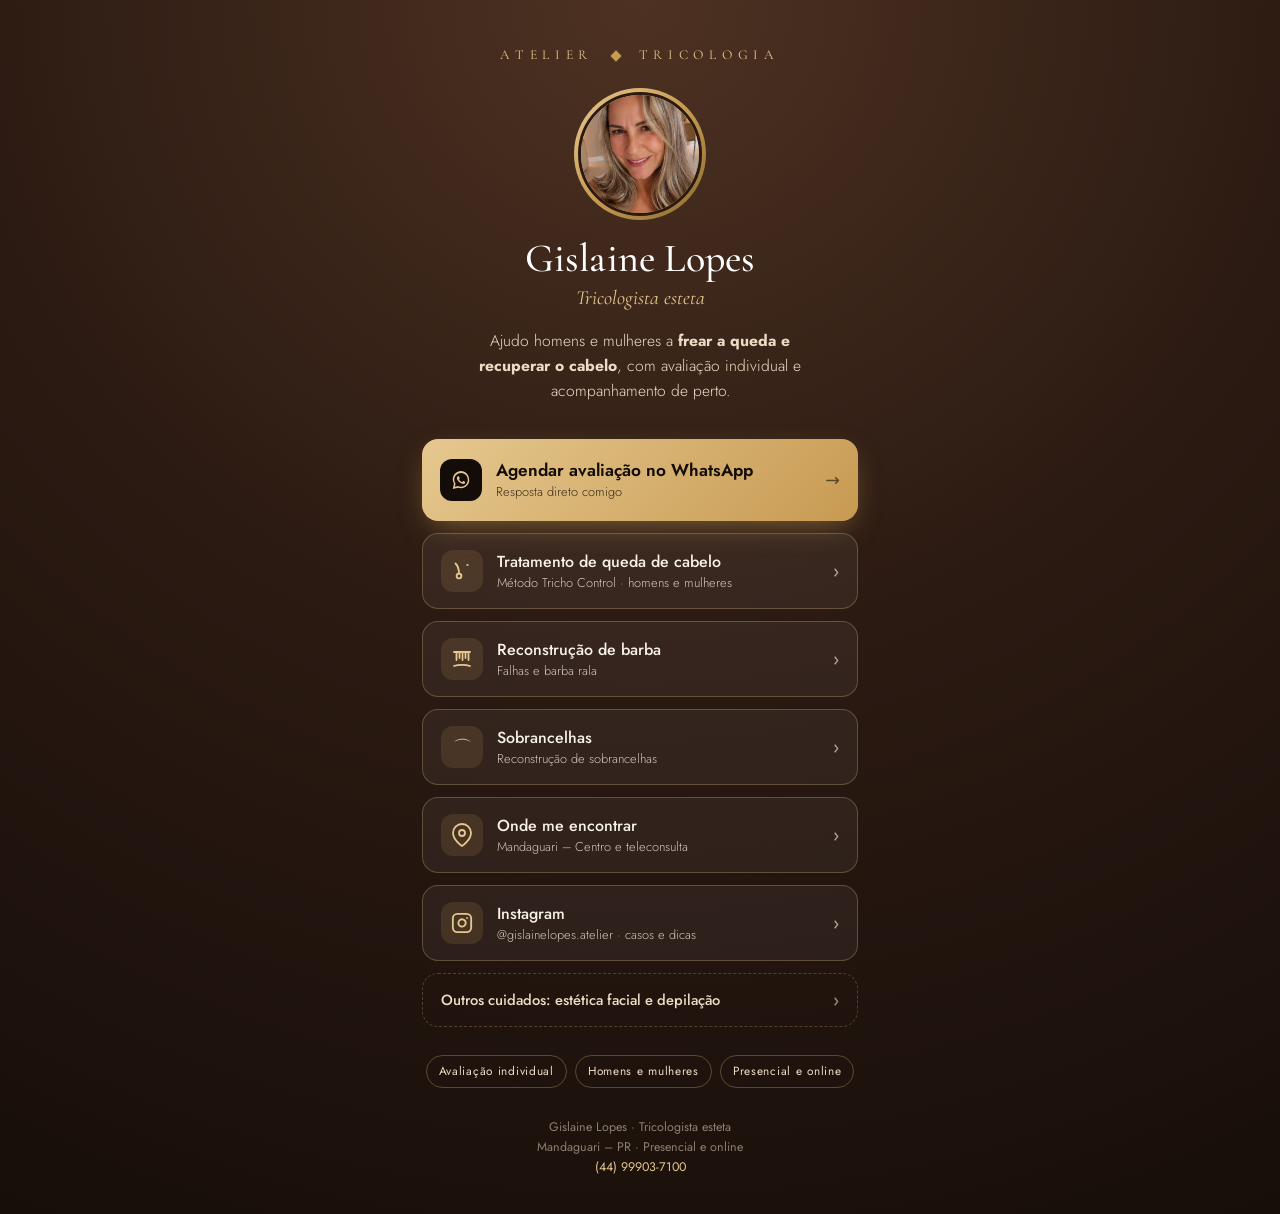
==== index.html @ 5518fa02 "perf: remove fixed bg, blur e box-shadow animado (rolagem lisa, sem clarão)" ====
<!DOCTYPE html>
<html lang="pt-BR">
<head>
<meta charset="utf-8">
<meta name="viewport" content="width=device-width, initial-scale=1, viewport-fit=cover">
<title>Gislaine Lopes · Tricologista Esteta | Atelier</title>
<meta name="description" content="Gislaine Lopes, tricologista esteta. Tratamento para frear a queda e recuperar o cabelo, reconstrução de barba e sobrancelhas. Agende sua avaliação pelo WhatsApp.">
<meta name="theme-color" content="#2b1a12">
<meta property="og:title" content="Gislaine Lopes · Tricologista Esteta">
<meta property="og:description" content="Ajudo homens e mulheres a frear a queda e recuperar o cabelo. Agende sua avaliação.">
<meta property="og:image" content="images/perfil-v2.webp?v=2">
<link rel="preconnect" href="https://fonts.googleapis.com"><link rel="preconnect" href="https://fonts.gstatic.com" crossorigin>
<link href="https://fonts.googleapis.com/css2?family=Cormorant+Garamond:ital,wght@0,400;0,500;0,600;1,500&family=Jost:wght@300;400;500;600&display=swap" rel="stylesheet">
<link rel="stylesheet" href="style.css?v=5">
</head>
<body class="bio">

<header class="bio-top">
  <div class="marca">Atelier <span class="diamante"></span> Tricologia</div>
  <div class="avatar"><img src="images/perfil-v2.webp?v=2" alt="Foto de Gislaine Lopes, tricologista esteta"></div>
  <h1>Gislaine Lopes</h1>
  <div class="cargo">Tricologista esteta</div>
  <p class="promessa">Ajudo homens e mulheres a <strong>frear a queda e recuperar o cabelo</strong>, com avaliação individual e acompanhamento de perto.</p>
</header>

<nav class="links" aria-label="Links principais">
  <a class="btn btn-wpp pulso" href="https://wa.me/5544999037100?text=Ol%C3%A1%2C%20Gislaine%21%20Vim%20pelo%20seu%20Instagram%20e%20quero%20agendar%20uma%20avalia%C3%A7%C3%A3o." target="_blank" rel="noopener">
    <span class="ic"><svg viewBox="0 0 32 32" width="22" height="22" fill="currentColor" aria-hidden="true"><path d="M16.04 3C9.4 3 4 8.36 4 14.97c0 2.3.66 4.46 1.8 6.3L4 29l7.93-1.76a12.1 12.1 0 0 0 4.1.71C22.66 27.95 28 22.6 28 15.98 28 9.36 22.66 3 16.04 3zm0 22.8c-1.3 0-2.6-.24-3.8-.7l-.54-.2-4.7 1.04 1.08-4.5-.36-.57a9.6 9.6 0 0 1-1.52-5.2c0-5.4 4.4-9.8 9.84-9.8 5.43 0 9.84 4.4 9.84 9.8 0 5.72-4.41 10.13-9.84 10.13zm5.4-7.35c-.3-.15-1.75-.86-2.02-.96-.27-.1-.47-.15-.67.15-.2.3-.77.96-.94 1.16-.17.2-.35.22-.64.07-.3-.15-1.25-.46-2.38-1.47-.88-.78-1.47-1.75-1.64-2.05-.17-.3-.02-.46.13-.6.13-.14.3-.35.44-.52.15-.18.2-.3.3-.5.1-.2.05-.37-.02-.52-.08-.15-.67-1.6-.92-2.2-.24-.57-.49-.5-.67-.5h-.57c-.2 0-.52.08-.79.37-.27.3-1.04 1.01-1.04 2.47 0 1.46 1.06 2.87 1.21 3.07.15.2 2.09 3.18 5.06 4.46.7.3 1.26.49 1.69.62.71.23 1.36.2 1.87.12.57-.08 1.75-.71 2-1.4.25-.7.25-1.29.17-1.41-.07-.13-.27-.2-.57-.35z"/></svg></span>
    <span class="tx">Agendar avaliação no WhatsApp<small>Resposta direto comigo</small></span>
    <span class="seta">→</span>
  </a>
  <a class="btn btn-sec" href="tratamento-queda.html">
    <span class="ic"><svg viewBox="0 0 24 24" width="24" height="24" fill="none" stroke="currentColor" stroke-width="1.8" stroke-linecap="round" stroke-linejoin="round" aria-hidden="true"><circle cx="9" cy="17" r="2.4"/><path d="M9 14.6C9 10.2 8 7 5.5 4.5"/><circle cx="17.5" cy="6" r="1.1" fill="currentColor" stroke="none"/></svg></span>
    <span class="tx">Tratamento de queda de cabelo<small>Método Tricho Control · homens e mulheres</small></span>
    <span class="seta">›</span>
  </a>
  <a class="btn btn-sec" href="reconstrucao-barba.html">
    <span class="ic"><svg viewBox="0 0 24 24" width="24" height="24" fill="none" stroke="currentColor" stroke-width="1.8" stroke-linecap="round" stroke-linejoin="round" aria-hidden="true"><path d="M4 5h16"/><path d="M6.5 5v8M9.5 5v6M12.5 5v8M15.5 5v6M18.5 5v8"/><path d="M4 19c4-1.5 12-1.5 16 0"/></svg></span>
    <span class="tx">Reconstrução de barba<small>Falhas e barba rala</small></span>
    <span class="seta">›</span>
  </a>
  <a class="btn btn-sec" href="https://wa.me/5544999037100?text=Ol%C3%A1%2C%20Gislaine%21%20Tenho%20interesse%20na%20reconstru%C3%A7%C3%A3o%20de%20sobrancelhas.%20Pode%20me%20explicar%20como%20funciona%3F" target="_blank" rel="noopener">
    <span class="ic">⌒</span>
    <span class="tx">Sobrancelhas<small>Reconstrução de sobrancelhas</small></span>
    <span class="seta">›</span>
  </a>
  <a class="btn btn-sec" href="onde-me-encontrar.html">
    <span class="ic"><svg viewBox="0 0 24 24" width="24" height="24" fill="none" stroke="currentColor" stroke-width="1.8" stroke-linecap="round" stroke-linejoin="round" aria-hidden="true"><path d="M21 10c0 7-9 13-9 13s-9-6-9-13a9 9 0 0 1 18 0z"/><circle cx="12" cy="10" r="3"/></svg></span>
    <span class="tx">Onde me encontrar<small>Mandaguari – Centro e teleconsulta</small></span>
    <span class="seta">›</span>
  </a>
  <a class="btn btn-sec" href="https://www.instagram.com/gislainelopes.atelier/" target="_blank" rel="noopener">
    <span class="ic"><svg viewBox="0 0 24 24" width="22" height="22" fill="none" stroke="currentColor" stroke-width="2" stroke-linecap="round" stroke-linejoin="round" aria-hidden="true"><rect x="2" y="2" width="20" height="20" rx="5" ry="5"/><path d="M16 11.37A4 4 0 1 1 12.63 8 4 4 0 0 1 16 11.37z"/><line x1="17.5" y1="6.5" x2="17.51" y2="6.5"/></svg></span>
    <span class="tx">Instagram<small>@gislainelopes.atelier · casos e dicas</small></span>
    <span class="seta">›</span>
  </a>
  <a class="btn btn-sutil" href="https://wa.me/5544999037100?text=Ol%C3%A1%2C%20Gislaine%21%20Queria%20saber%20mais%20sobre%20est%C3%A9tica%20facial%20e%20depila%C3%A7%C3%A3o." target="_blank" rel="noopener">
    <span class="tx">Outros cuidados: estética facial e depilação</span>
    <span class="seta">›</span>
  </a>
</nav>

<div class="selos">
  <span class="selo">Avaliação individual</span>
  <span class="selo">Homens e mulheres</span>
  <span class="selo">Presencial e online</span>
</div>

<footer class="rodape">
  Gislaine Lopes · Tricologista esteta<br>Mandaguari – PR · Presencial e online<br>
  <a href="https://wa.me/5544999037100?text=Ol%C3%A1%2C%20Gislaine%21%20Vim%20pelo%20seu%20Instagram%20e%20quero%20agendar%20uma%20avalia%C3%A7%C3%A3o." target="_blank" rel="noopener">(44) 99903-7100</a>
</footer>
<script>
/* Se a página foi aberta por um QR com ?origem=nome-da-barbearia, a mensagem do WhatsApp avisa de onde o paciente veio */
(function(){var o=new URLSearchParams(location.search).get('origem');if(!o)return;
try{sessionStorage.setItem('origem',o)}catch(e){}
var n=o.replace(/-/g,' ');document.querySelectorAll('a[href*="wa.me"]').forEach(function(a){var u=new URL(a.href),t=u.searchParams.get('text')||'';u.searchParams.set('text',t.replace('Olá, Gislaine!','Olá, Gislaine! Vim pelo QR code da '+n+'.'));a.href=u.toString().replace(/\+/g,'%20')});
document.querySelectorAll('a[href$=".html"]').forEach(function(a){a.href+='?origem='+encodeURIComponent(o)});})();
</script>
</body>
</html>
---- style.css ----
/* Gislaine Lopes · Atelier — estilos compartilhados */
:root{
  --verde:#2b1a12; --verde-2:#3a2418; --verde-3:#4d3222;
  --preto:#140c08; --ouro:#c79a52; --ouro-2:#e6c88f; --nude:#ecdcc6;
  --creme:#f8f1e7; --texto:#2a2a26; --suave:#6b6a62;
  --serif:'Cormorant Garamond', 'Cormorant', Georgia, serif;
  --sans:'Jost', 'Montserrat', system-ui, -apple-system, 'Segoe UI', sans-serif;
  --raio:18px;
}
*{box-sizing:border-box;margin:0;padding:0}
@media (prefers-reduced-motion:no-preference){html{scroll-behavior:smooth}}
body{font-family:var(--sans);color:var(--texto);background:var(--creme);line-height:1.6;-webkit-font-smoothing:antialiased;font-size:16px}
img{max-width:100%;display:block}
a{color:inherit}
h1,h2,h3{font-family:var(--serif);font-weight:600;line-height:1.1;letter-spacing:.2px}
.ouro{color:var(--ouro)}
.eyebrow{font-size:.72rem;letter-spacing:.28em;text-transform:uppercase;color:var(--ouro);font-weight:500}
.wrap{max-width:560px;margin:0 auto;padding:0 22px}
.diamante{display:inline-block;width:8px;height:8px;background:var(--ouro);transform:rotate(45deg);margin:0 10px;vertical-align:middle}

/* ---------- LINK NA BIO ---------- */
body.bio{background:radial-gradient(120% 120% at 50% 0%, var(--verde-3) 0%, var(--verde) 45%, var(--preto) 100%);color:var(--creme);min-height:100vh}
.bio-top{text-align:center;padding:44px 22px 10px}
.marca{font-family:var(--serif);letter-spacing:.42em;font-size:.85rem;color:var(--ouro-2);text-transform:uppercase}
.avatar{width:132px;height:132px;border-radius:50%;margin:22px auto 16px;padding:4px;background:linear-gradient(135deg,var(--ouro-2),var(--ouro) 50%,#8a6a2f)}
.avatar img{width:100%;height:100%;border-radius:50%;object-fit:cover;border:3px solid var(--verde)}
.bio-top h1{font-size:2.5rem;font-weight:500;color:#fff}
.cargo{font-family:var(--serif);font-style:italic;font-size:1.25rem;color:var(--ouro-2);margin-top:2px}
.promessa{max-width:340px;margin:14px auto 0;color:var(--nude);font-size:.98rem;font-weight:300}
.links{display:flex;flex-direction:column;gap:12px;padding:26px 22px 10px;max-width:480px;margin:0 auto}
.btn{display:flex;align-items:center;gap:14px;text-decoration:none;border-radius:16px;padding:16px 18px;font-weight:500;font-size:1rem;transition:transform .15s ease, box-shadow .15s ease}
.btn:active{transform:scale(.98)}
.btn .ic{flex:0 0 42px;height:42px;border-radius:12px;display:grid;place-items:center;font-size:1.2rem}
.btn .tx{flex:1;display:flex;flex-direction:column;line-height:1.25}
.btn .tx small{font-weight:300;font-size:.8rem;opacity:.8;margin-top:3px}
.btn .seta{opacity:.6;font-size:1.1rem}
.btn-wpp{background:linear-gradient(135deg,var(--ouro-2),var(--ouro));color:var(--preto);box-shadow:0 10px 30px -10px rgba(201,164,92,.6);padding:20px 18px}
.btn-wpp .ic{background:var(--preto);color:var(--ouro-2)}
.btn-wpp .tx{font-size:1.08rem;font-weight:600}
.btn-sec{background:rgba(255,255,255,.05);border:1px solid rgba(226,198,142,.28);color:var(--creme)}
.btn-sec .ic{background:rgba(201,164,92,.14);color:var(--ouro-2)}
.btn .ic img{width:100%;height:100%;object-fit:cover;border-radius:12px;display:block}
.btn .ic svg{flex:0 0 auto}
.btn-sec:hover{border-color:var(--ouro)}
.btn-sutil{background:transparent;border:1px dashed rgba(226,198,142,.25);color:var(--nude);padding:12px 18px;font-size:.92rem}
.pulso{position:relative}
.pulso::after{content:"";position:absolute;inset:0;border-radius:16px;border:2px solid rgba(226,198,142,.55);opacity:0;transform:scale(1);animation:pulso 2.4s infinite;pointer-events:none}
@keyframes pulso{0%{opacity:.7;transform:scale(1)}70%{opacity:0;transform:scale(1.06)}100%{opacity:0;transform:scale(1.06)}}
.selos{display:flex;justify-content:center;gap:8px;flex-wrap:wrap;padding:18px 22px 0}
.selo{font-size:.74rem;letter-spacing:.06em;border:1px solid rgba(226,198,142,.3);color:var(--nude);border-radius:99px;padding:6px 12px}
.rodape{text-align:center;color:rgba(232,217,197,.55);font-size:.78rem;padding:30px 22px 36px}
.rodape a{color:var(--ouro-2);text-decoration:none}

/* ---------- PÁGINAS DE SERVIÇO ---------- */
.topo{position:sticky;top:0;z-index:20;background:#2b1a12;color:var(--creme);border-bottom:1px solid rgba(201,164,92,.25)}
.topo .wrap{display:flex;align-items:center;justify-content:space-between;height:58px}
.topo .logo{font-family:var(--serif);font-size:1.15rem;text-decoration:none;letter-spacing:.04em}
.topo .logo span{color:var(--ouro-2);font-style:italic}
.topo .mini-cta{background:var(--ouro);color:var(--preto);text-decoration:none;font-size:.82rem;font-weight:600;padding:8px 14px;border-radius:99px}
.hero{background:linear-gradient(180deg,var(--verde) 0%, var(--preto) 100%);color:var(--creme);padding:34px 0 40px;position:relative;overflow:hidden}
.hero::before{content:"";position:absolute;right:-80px;top:-80px;width:260px;height:260px;border:1px solid rgba(201,164,92,.25);transform:rotate(45deg)}
.hero h1{font-size:2.45rem;color:#fff;margin:12px 0 14px;font-weight:500}
.hero h1 em{color:var(--ouro-2)}
.hero p.lead{color:var(--nude);font-weight:300;font-size:1.04rem}
.hero .foto{margin-top:24px;border-radius:var(--raio);overflow:hidden;border:1px solid rgba(201,164,92,.35);aspect-ratio:4/3}
.hero .foto img{width:100%;height:100%;object-fit:cover}
.cta{display:flex;align-items:center;justify-content:center;gap:10px;text-decoration:none;background:linear-gradient(135deg,var(--ouro-2),var(--ouro));color:var(--preto);font-weight:600;font-size:1.04rem;padding:17px 22px;border-radius:14px;margin-top:22px;box-shadow:0 12px 30px -12px rgba(201,164,92,.7);text-align:center}
.cta.escuro{background:var(--verde);color:var(--ouro-2);box-shadow:none;border:1px solid var(--ouro)}
.cta-nota{text-align:center;font-size:.8rem;color:var(--suave);margin-top:10px}
.hero .cta-nota{color:rgba(232,217,197,.7)}
section.bloco{padding:46px 0;content-visibility:auto;contain-intrinsic-size:auto 600px}
section.bloco.alt{background:#fff}
section.bloco.escuro{background:var(--verde);color:var(--creme)}
section.bloco.escuro h2{color:#fff}
section.bloco h2{font-size:2rem;margin:8px 0 14px;color:var(--verde)}
section.bloco p+p{margin-top:10px}
.dores{list-style:none;margin-top:16px;display:grid;gap:10px}
.dores li{background:#fff;border-left:3px solid var(--ouro);padding:12px 14px;border-radius:0 12px 12px 0;font-size:.97rem}
.cards2{display:grid;grid-template-columns:1fr 1fr;gap:12px;margin-top:18px}
.card{background:var(--creme);border-radius:var(--raio);padding:18px 16px;border:1px solid #ece2d3}
.card h3{font-size:1.35rem;color:var(--verde);margin-bottom:6px}
.card p{font-size:.9rem;color:var(--suave)}
.causas{display:grid;grid-template-columns:1fr 1fr;gap:10px;margin-top:18px}
.causa{background:rgba(255,255,255,.05);border:1px solid rgba(201,164,92,.25);border-radius:14px;padding:14px;font-size:.9rem;color:var(--nude)}
.causa b{display:block;font-family:var(--serif);font-size:1.2rem;color:var(--ouro-2);font-weight:600;margin-bottom:2px}
.aviso{font-size:.84rem;margin-top:16px;opacity:.8;font-style:italic}
.passos{list-style:none;counter-reset:p;margin-top:20px;display:grid;gap:14px}
.passos li{counter-increment:p;display:grid;grid-template-columns:46px 1fr;gap:14px;align-items:start}
.passos li::before{content:counter(p,decimal-leading-zero);font-family:var(--serif);font-size:1.5rem;color:var(--ouro);border:1px solid var(--ouro);border-radius:50%;width:46px;height:46px;display:grid;place-items:center}
.passos h3{font-size:1.3rem;color:var(--verde)}
.passos p{font-size:.93rem;color:var(--suave)}
.galeria{display:grid;grid-auto-flow:column;grid-auto-columns:78%;gap:12px;overflow-x:auto;scroll-snap-type:x mandatory;padding:6px 22px 14px;margin:18px -22px 0}
.galeria figure{scroll-snap-align:center;background:#fff;border-radius:var(--raio);overflow:hidden;border:1px solid #ece2d3}
.galeria img{width:100%;aspect-ratio:4/5;object-fit:cover}
.galeria figcaption{padding:10px 14px;font-size:.84rem;color:var(--suave)}
.galeria figcaption b{color:var(--verde);display:block;font-family:var(--serif);font-size:1.1rem}
.dica-arraste{font-size:.78rem;color:var(--suave);text-align:right}
.expectativa{display:grid;gap:12px;margin-top:18px}
.expectativa div{background:var(--creme);border-radius:14px;padding:14px 16px;border:1px solid #ece2d3}
.expectativa b{font-family:var(--serif);font-size:1.2rem;color:var(--verde);display:block}
.faq details{border-bottom:1px solid #e5dccd;padding:14px 0}
.faq summary{cursor:pointer;font-weight:500;list-style:none;display:flex;justify-content:space-between;gap:12px;color:var(--verde);font-size:1.02rem}
.faq summary::-webkit-details-marker{display:none}
.faq summary::after{content:"+";color:var(--ouro);font-size:1.4rem;line-height:1}
.faq details[open] summary::after{content:"–"}
.faq details p{margin-top:8px;color:var(--suave);font-size:.95rem}
.agenda{display:grid;gap:10px;margin-top:18px}
.local{display:flex;justify-content:space-between;align-items:center;gap:12px;background:rgba(255,255,255,.05);border:1px solid rgba(201,164,92,.28);border-radius:14px;padding:14px 16px}
.local b{font-family:var(--serif);font-size:1.2rem;color:#fff;font-weight:600;display:block}
.local span{font-size:.85rem;color:var(--nude)}
.local a{font-size:.78rem;color:var(--ouro-2);white-space:nowrap;text-decoration:none;border:1px solid rgba(201,164,92,.4);padding:6px 10px;border-radius:99px}
.claro .local{background:#fff;border-color:#e6dccb}
.claro .local b{color:var(--verde)}
.claro .local span{color:var(--suave)}
.claro .local a{color:var(--verde);border-color:var(--ouro)}
.fim{background:radial-gradient(120% 90% at 50% 0%, var(--verde-3), var(--preto));color:var(--creme);text-align:center;padding:54px 0 60px}
.fim h2{font-size:2.2rem;color:#fff;font-weight:500}
.fim p{color:var(--nude);font-weight:300;margin-top:10px}
.fim .cta-nota{color:rgba(232,217,197,.65)}
.depo{background:var(--creme);border:1px dashed var(--ouro);border-radius:var(--raio);padding:18px;margin-top:16px;color:var(--suave);font-size:.92rem}
.flutuante{position:fixed;right:16px;bottom:18px;z-index:30;width:58px;height:58px;border-radius:50%;background:#25D366;display:grid;place-items:center;box-shadow:0 10px 24px -6px rgba(0,0,0,.45)}
.flutuante svg{width:30px;height:30px;fill:#fff}
.voltar{display:inline-block;margin-top:18px;font-size:.85rem;color:var(--ouro-2);text-decoration:none}
footer.pe{background:var(--preto);color:rgba(232,217,197,.6);font-size:.8rem;text-align:center;padding:24px 22px 90px}
footer.pe a{color:var(--ouro-2);text-decoration:none}
@media (min-width:760px){
  .hero h1{font-size:3.1rem}
  .wrap{max-width:640px}
}
/* ajustes para fotos reais */
.hero .foto.quadrada{aspect-ratio:1/1}
.hero .foto.quadrada img{object-position:center 30%}
.hero .foto.larga{aspect-ratio:auto}
.hero .foto.larga img{height:auto}
.galeria.lista{display:grid;grid-auto-flow:row;grid-auto-columns:auto;grid-template-columns:1fr;overflow:visible;margin:18px 0 0;padding:0;gap:16px}
.galeria.lista img{aspect-ratio:auto;height:auto}
.card .card-foto{border-radius:12px;overflow:hidden;margin:-6px -4px 12px;aspect-ratio:4/3}
.card .card-foto img{width:100%;height:100%;object-fit:cover}
.duo{display:grid;grid-template-columns:1fr 1fr;gap:12px;margin-top:22px}
.duo figure{background:#fff;border:1px solid #ece2d3;border-radius:14px;overflow:hidden}
.duo img{width:100%;aspect-ratio:1/1;object-fit:cover}
.duo.alto img{aspect-ratio:3/4}
.duo figcaption{padding:8px 10px;font-size:.78rem;color:var(--suave);line-height:1.35}
.duo figcaption b{display:block;color:var(--verde);font-family:var(--serif);font-size:1.02rem}
.sub-h{font-family:var(--serif);font-size:1.4rem;color:var(--verde);margin-top:30px}
.local.destaque{border-color:var(--ouro)}
.proto{background:radial-gradient(130% 80% at 50% 0%,var(--verde-3) 0%,var(--verde) 48%,var(--preto) 100%);border:1px solid rgba(201,164,92,.5);border-radius:20px;padding:26px 22px;color:var(--creme);margin-top:18px;box-shadow:0 24px 50px -24px rgba(20,12,8,.55);position:relative;overflow:hidden}
.proto::before{content:"";position:absolute;inset:7px;border:1px solid rgba(201,164,92,.28);border-radius:14px;pointer-events:none}
.proto-eyebrow{font-size:.68rem;letter-spacing:.3em;text-transform:uppercase;color:var(--ouro);font-weight:500}
.proto-top h3{font-family:var(--serif);font-size:1.65rem;color:#fff;margin:8px 0 6px;line-height:1.15}
.proto-top h3 em{color:var(--ouro-2)}
.proto-top p{color:var(--nude);font-weight:300;font-size:.92rem;margin:0}
.proto-steps{list-style:none;margin:20px 0 0;padding:0;display:flex;flex-direction:column;gap:10px;counter-reset:proto}
.proto-steps li{display:flex;gap:12px;align-items:flex-start;background:rgba(255,255,255,.05);border:1px solid rgba(201,164,92,.25);border-radius:14px;padding:12px 14px}
.proto-n{flex:0 0 38px;height:38px;border-radius:50%;border:1px solid var(--ouro);color:var(--ouro-2);display:grid;place-items:center;font-family:var(--serif);font-size:1rem}
.proto-steps b{display:block;font-family:var(--serif);font-size:1.12rem;color:#fff;font-weight:600}
.proto-steps li div span{color:var(--nude);font-size:.85rem;font-weight:300}
.proto-result{display:flex;gap:10px;align-items:center;margin-top:16px;background:rgba(201,164,92,.12);border:1px solid var(--ouro);border-radius:12px;padding:12px 14px;font-size:.86rem;color:var(--nude)}
.proto-badge{flex:0 0 auto;background:linear-gradient(135deg,var(--ouro-2),var(--ouro));color:var(--preto);font-weight:600;font-size:.78rem;padding:5px 12px;border-radius:99px;white-space:nowrap}
.local-foto{border-radius:14px;overflow:hidden;margin-top:18px;aspect-ratio:16/10;border:1px solid rgba(201,164,92,.35)}
.local-foto img{width:100%;height:100%;object-fit:cover;object-position:center 25%}
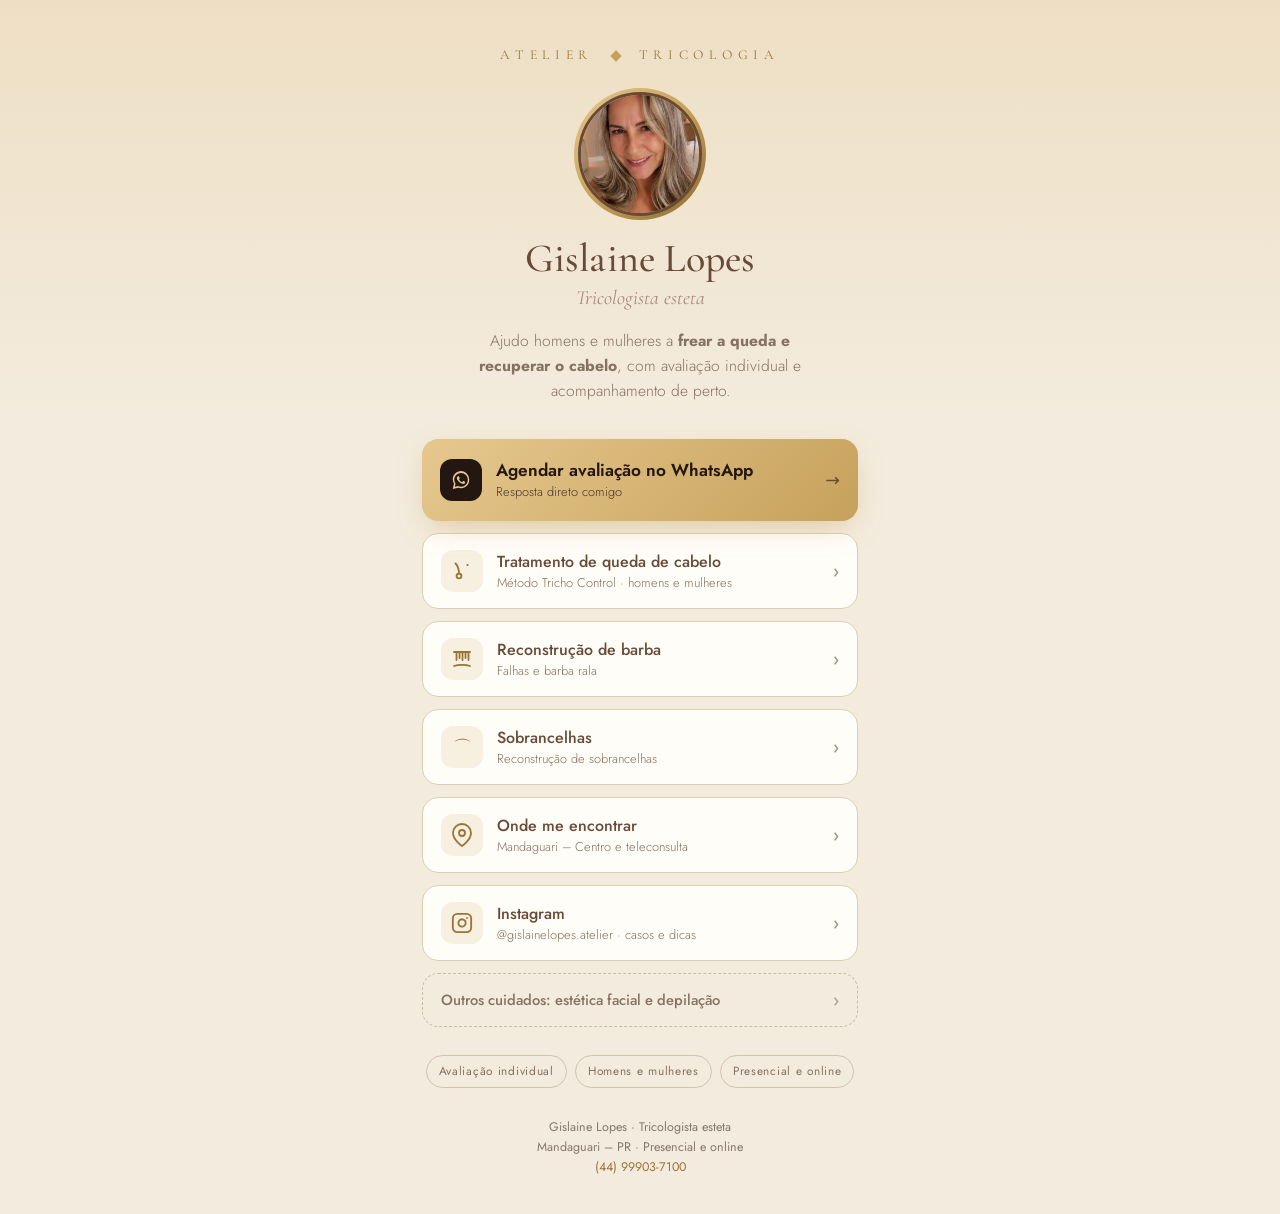
==== commit fc674450: "identidade: paleta oficial Gislaine (creme, dourado quente, taupe, marrons) + fundos claros" ====
--- a/index.html
+++ b/index.html
@@ -5,7 +5,7 @@
 <meta name="viewport" content="width=device-width, initial-scale=1, viewport-fit=cover">
 <title>Gislaine Lopes · Tricologista Esteta | Atelier</title>
 <meta name="description" content="Gislaine Lopes, tricologista esteta. Tratamento para frear a queda e recuperar o cabelo, reconstrução de barba e sobrancelhas. Agende sua avaliação pelo WhatsApp.">
-<meta name="theme-color" content="#2b1a12">
+<meta name="theme-color" content="#694a37">
 <meta property="og:title" content="Gislaine Lopes · Tricologista Esteta">
 <meta property="og:description" content="Ajudo homens e mulheres a frear a queda e recuperar o cabelo. Agende sua avaliação.">
 <meta property="og:image" content="images/perfil-v2.webp?v=2">
--- a/style.css
+++ b/style.css
@@ -1,8 +1,10 @@
 /* Gislaine Lopes · Atelier — estilos compartilhados */
 :root{
-  --verde:#2b1a12; --verde-2:#3a2418; --verde-3:#4d3222;
-  --preto:#140c08; --ouro:#c79a52; --ouro-2:#e6c88f; --nude:#ecdcc6;
-  --creme:#f8f1e7; --texto:#2a2a26; --suave:#6b6a62;
+  --verde:#694a37; --verde-2:#7d5c46; --verde-3:#93765d;
+  --preto:#241611; --ouro:#c6a15b; --ouro-2:#e6c88f; --ouro-deep:#9a7433;
+  --taupe:#b5a18a; --rosado:#a88783;
+  --nude:#ecdcc6; --creme:#f3ebdd;
+  --texto:#4a3b30; --suave:#857263;
   --serif:'Cormorant Garamond', 'Cormorant', Georgia, serif;
   --sans:'Jost', 'Montserrat', system-ui, -apple-system, 'Segoe UI', sans-serif;
   --raio:18px;
@@ -14,19 +16,20 @@
 a{color:inherit}
 h1,h2,h3{font-family:var(--serif);font-weight:600;line-height:1.1;letter-spacing:.2px}
 .ouro{color:var(--ouro)}
-.eyebrow{font-size:.72rem;letter-spacing:.28em;text-transform:uppercase;color:var(--ouro);font-weight:500}
+.eyebrow{font-size:.72rem;letter-spacing:.28em;text-transform:uppercase;color:var(--ouro-deep);font-weight:500}
+.fim .eyebrow{color:var(--ouro-2)}
 .wrap{max-width:560px;margin:0 auto;padding:0 22px}
 .diamante{display:inline-block;width:8px;height:8px;background:var(--ouro);transform:rotate(45deg);margin:0 10px;vertical-align:middle}
 
 /* ---------- LINK NA BIO ---------- */
-body.bio{background:radial-gradient(120% 120% at 50% 0%, var(--verde-3) 0%, var(--verde) 45%, var(--preto) 100%);color:var(--creme);min-height:100vh}
+body.bio{background:linear-gradient(180deg,#eedfc4 0%,var(--creme) 34%);color:var(--texto);min-height:100vh}
 .bio-top{text-align:center;padding:44px 22px 10px}
-.marca{font-family:var(--serif);letter-spacing:.42em;font-size:.85rem;color:var(--ouro-2);text-transform:uppercase}
+.marca{font-family:var(--serif);letter-spacing:.42em;font-size:.85rem;color:var(--ouro-deep);text-transform:uppercase}
 .avatar{width:132px;height:132px;border-radius:50%;margin:22px auto 16px;padding:4px;background:linear-gradient(135deg,var(--ouro-2),var(--ouro) 50%,#8a6a2f)}
 .avatar img{width:100%;height:100%;border-radius:50%;object-fit:cover;border:3px solid var(--verde)}
-.bio-top h1{font-size:2.5rem;font-weight:500;color:#fff}
-.cargo{font-family:var(--serif);font-style:italic;font-size:1.25rem;color:var(--ouro-2);margin-top:2px}
-.promessa{max-width:340px;margin:14px auto 0;color:var(--nude);font-size:.98rem;font-weight:300}
+.bio-top h1{font-size:2.5rem;font-weight:500;color:var(--verde)}
+.cargo{font-family:var(--serif);font-style:italic;font-size:1.25rem;color:var(--rosado);margin-top:2px}
+.promessa{max-width:340px;margin:14px auto 0;color:var(--suave);font-size:.98rem;font-weight:300}
 .links{display:flex;flex-direction:column;gap:12px;padding:26px 22px 10px;max-width:480px;margin:0 auto}
 .btn{display:flex;align-items:center;gap:14px;text-decoration:none;border-radius:16px;padding:16px 18px;font-weight:500;font-size:1rem;transition:transform .15s ease, box-shadow .15s ease}
 .btn:active{transform:scale(.98)}
@@ -34,82 +37,82 @@
 .btn .tx{flex:1;display:flex;flex-direction:column;line-height:1.25}
 .btn .tx small{font-weight:300;font-size:.8rem;opacity:.8;margin-top:3px}
 .btn .seta{opacity:.6;font-size:1.1rem}
-.btn-wpp{background:linear-gradient(135deg,var(--ouro-2),var(--ouro));color:var(--preto);box-shadow:0 10px 30px -10px rgba(201,164,92,.6);padding:20px 18px}
+.btn-wpp{background:linear-gradient(135deg,var(--ouro-2),var(--ouro));color:var(--preto);box-shadow:0 10px 30px -10px rgba(198,161,91,.6);padding:20px 18px}
 .btn-wpp .ic{background:var(--preto);color:var(--ouro-2)}
 .btn-wpp .tx{font-size:1.08rem;font-weight:600}
-.btn-sec{background:rgba(255,255,255,.05);border:1px solid rgba(226,198,142,.28);color:var(--creme)}
-.btn-sec .ic{background:rgba(201,164,92,.14);color:var(--ouro-2)}
+.btn-sec{background:#fffdf8;border:1px solid #ddcfae;color:var(--verde)}
+.btn-sec .ic{background:rgba(198,161,91,.15);color:var(--ouro-deep)}
 .btn .ic img{width:100%;height:100%;object-fit:cover;border-radius:12px;display:block}
 .btn .ic svg{flex:0 0 auto}
 .btn-sec:hover{border-color:var(--ouro)}
-.btn-sutil{background:transparent;border:1px dashed rgba(226,198,142,.25);color:var(--nude);padding:12px 18px;font-size:.92rem}
+.btn-sutil{background:transparent;border:1px dashed rgba(181,161,138,.65);color:var(--suave);padding:12px 18px;font-size:.92rem}
 .pulso{position:relative}
 .pulso::after{content:"";position:absolute;inset:0;border-radius:16px;border:2px solid rgba(226,198,142,.55);opacity:0;transform:scale(1);animation:pulso 2.4s infinite;pointer-events:none}
 @keyframes pulso{0%{opacity:.7;transform:scale(1)}70%{opacity:0;transform:scale(1.06)}100%{opacity:0;transform:scale(1.06)}}
 .selos{display:flex;justify-content:center;gap:8px;flex-wrap:wrap;padding:18px 22px 0}
-.selo{font-size:.74rem;letter-spacing:.06em;border:1px solid rgba(226,198,142,.3);color:var(--nude);border-radius:99px;padding:6px 12px}
-.rodape{text-align:center;color:rgba(232,217,197,.55);font-size:.78rem;padding:30px 22px 36px}
-.rodape a{color:var(--ouro-2);text-decoration:none}
+.selo{font-size:.74rem;letter-spacing:.06em;border:1px solid rgba(181,161,138,.55);color:var(--suave);border-radius:99px;padding:6px 12px}
+.rodape{text-align:center;color:rgba(74,59,48,.65);font-size:.78rem;padding:30px 22px 36px}
+.rodape a{color:var(--ouro-deep);text-decoration:none}
 
 /* ---------- PÁGINAS DE SERVIÇO ---------- */
-.topo{position:sticky;top:0;z-index:20;background:#2b1a12;color:var(--creme);border-bottom:1px solid rgba(201,164,92,.25)}
+.topo{position:sticky;top:0;z-index:20;background:var(--creme);color:var(--texto);border-bottom:1px solid #ddcfae}
 .topo .wrap{display:flex;align-items:center;justify-content:space-between;height:58px}
-.topo .logo{font-family:var(--serif);font-size:1.15rem;text-decoration:none;letter-spacing:.04em}
-.topo .logo span{color:var(--ouro-2);font-style:italic}
+.topo .logo{font-family:var(--serif);font-size:1.15rem;text-decoration:none;letter-spacing:.04em;color:var(--verde)}
+.topo .logo span{color:var(--rosado);font-style:italic}
 .topo .mini-cta{background:var(--ouro);color:var(--preto);text-decoration:none;font-size:.82rem;font-weight:600;padding:8px 14px;border-radius:99px}
-.hero{background:linear-gradient(180deg,var(--verde) 0%, var(--preto) 100%);color:var(--creme);padding:34px 0 40px;position:relative;overflow:hidden}
-.hero::before{content:"";position:absolute;right:-80px;top:-80px;width:260px;height:260px;border:1px solid rgba(201,164,92,.25);transform:rotate(45deg)}
-.hero h1{font-size:2.45rem;color:#fff;margin:12px 0 14px;font-weight:500}
-.hero h1 em{color:var(--ouro-2)}
-.hero p.lead{color:var(--nude);font-weight:300;font-size:1.04rem}
-.hero .foto{margin-top:24px;border-radius:var(--raio);overflow:hidden;border:1px solid rgba(201,164,92,.35);aspect-ratio:4/3}
+.hero{background:linear-gradient(180deg,#eedfc4 0%,var(--creme) 78%);color:var(--texto);padding:34px 0 40px;position:relative;overflow:hidden}
+.hero::before{content:"";position:absolute;right:-80px;top:-80px;width:260px;height:260px;border:1px solid rgba(154,116,51,.3);transform:rotate(45deg)}
+.hero h1{font-size:2.45rem;color:var(--verde);margin:12px 0 14px;font-weight:500}
+.hero h1 em{color:var(--rosado)}
+.hero p.lead{color:var(--suave);font-weight:300;font-size:1.04rem}
+.hero .foto{margin-top:24px;border-radius:var(--raio);overflow:hidden;border:1px solid rgba(154,116,51,.4);aspect-ratio:4/3}
 .hero .foto img{width:100%;height:100%;object-fit:cover}
-.cta{display:flex;align-items:center;justify-content:center;gap:10px;text-decoration:none;background:linear-gradient(135deg,var(--ouro-2),var(--ouro));color:var(--preto);font-weight:600;font-size:1.04rem;padding:17px 22px;border-radius:14px;margin-top:22px;box-shadow:0 12px 30px -12px rgba(201,164,92,.7);text-align:center}
-.cta.escuro{background:var(--verde);color:var(--ouro-2);box-shadow:none;border:1px solid var(--ouro)}
+.cta{display:flex;align-items:center;justify-content:center;gap:10px;text-decoration:none;background:linear-gradient(135deg,var(--ouro-2),var(--ouro));color:var(--preto);font-weight:600;font-size:1.04rem;padding:17px 22px;border-radius:14px;margin-top:22px;box-shadow:0 12px 30px -12px rgba(198,161,91,.7);text-align:center}
+.cta.escuro{background:var(--verde);color:#fff;box-shadow:none;border:1px solid var(--verde)}
 .cta-nota{text-align:center;font-size:.8rem;color:var(--suave);margin-top:10px}
-.hero .cta-nota{color:rgba(232,217,197,.7)}
+.hero .cta-nota{color:var(--suave)}
 section.bloco{padding:46px 0;content-visibility:auto;contain-intrinsic-size:auto 600px}
 section.bloco.alt{background:#fff}
-section.bloco.escuro{background:var(--verde);color:var(--creme)}
-section.bloco.escuro h2{color:#fff}
+section.bloco.escuro{background:#ece0cb;color:var(--texto)}
+section.bloco.escuro h2{color:var(--verde)}
 section.bloco h2{font-size:2rem;margin:8px 0 14px;color:var(--verde)}
 section.bloco p+p{margin-top:10px}
 .dores{list-style:none;margin-top:16px;display:grid;gap:10px}
-.dores li{background:#fff;border-left:3px solid var(--ouro);padding:12px 14px;border-radius:0 12px 12px 0;font-size:.97rem}
+.dores li{background:#fff;border-left:3px solid var(--ouro-deep);padding:12px 14px;border-radius:0 12px 12px 0;font-size:.97rem}
 .cards2{display:grid;grid-template-columns:1fr 1fr;gap:12px;margin-top:18px}
-.card{background:var(--creme);border-radius:var(--raio);padding:18px 16px;border:1px solid #ece2d3}
+.card{background:var(--creme);border-radius:var(--raio);padding:18px 16px;border:1px solid #e3d5be}
 .card h3{font-size:1.35rem;color:var(--verde);margin-bottom:6px}
 .card p{font-size:.9rem;color:var(--suave)}
 .causas{display:grid;grid-template-columns:1fr 1fr;gap:10px;margin-top:18px}
-.causa{background:rgba(255,255,255,.05);border:1px solid rgba(201,164,92,.25);border-radius:14px;padding:14px;font-size:.9rem;color:var(--nude)}
-.causa b{display:block;font-family:var(--serif);font-size:1.2rem;color:var(--ouro-2);font-weight:600;margin-bottom:2px}
+.causa{background:#fffdf8;border:1px solid #e3d5be;border-radius:14px;padding:14px;font-size:.9rem;color:var(--texto)}
+.causa b{display:block;font-family:var(--serif);font-size:1.2rem;color:var(--verde);font-weight:600;margin-bottom:2px}
 .aviso{font-size:.84rem;margin-top:16px;opacity:.8;font-style:italic}
 .passos{list-style:none;counter-reset:p;margin-top:20px;display:grid;gap:14px}
 .passos li{counter-increment:p;display:grid;grid-template-columns:46px 1fr;gap:14px;align-items:start}
-.passos li::before{content:counter(p,decimal-leading-zero);font-family:var(--serif);font-size:1.5rem;color:var(--ouro);border:1px solid var(--ouro);border-radius:50%;width:46px;height:46px;display:grid;place-items:center}
+.passos li::before{content:counter(p,decimal-leading-zero);font-family:var(--serif);font-size:1.5rem;color:var(--ouro-deep);border:1px solid var(--ouro-deep);border-radius:50%;width:46px;height:46px;display:grid;place-items:center}
 .passos h3{font-size:1.3rem;color:var(--verde)}
 .passos p{font-size:.93rem;color:var(--suave)}
 .galeria{display:grid;grid-auto-flow:column;grid-auto-columns:78%;gap:12px;overflow-x:auto;scroll-snap-type:x mandatory;padding:6px 22px 14px;margin:18px -22px 0}
-.galeria figure{scroll-snap-align:center;background:#fff;border-radius:var(--raio);overflow:hidden;border:1px solid #ece2d3}
+.galeria figure{scroll-snap-align:center;background:#fff;border-radius:var(--raio);overflow:hidden;border:1px solid #e3d5be}
 .galeria img{width:100%;aspect-ratio:4/5;object-fit:cover}
 .galeria figcaption{padding:10px 14px;font-size:.84rem;color:var(--suave)}
 .galeria figcaption b{color:var(--verde);display:block;font-family:var(--serif);font-size:1.1rem}
 .dica-arraste{font-size:.78rem;color:var(--suave);text-align:right}
 .expectativa{display:grid;gap:12px;margin-top:18px}
-.expectativa div{background:var(--creme);border-radius:14px;padding:14px 16px;border:1px solid #ece2d3}
+.expectativa div{background:var(--creme);border-radius:14px;padding:14px 16px;border:1px solid #e3d5be}
 .expectativa b{font-family:var(--serif);font-size:1.2rem;color:var(--verde);display:block}
-.faq details{border-bottom:1px solid #e5dccd;padding:14px 0}
+.faq details{border-bottom:1px solid #e3d5be;padding:14px 0}
 .faq summary{cursor:pointer;font-weight:500;list-style:none;display:flex;justify-content:space-between;gap:12px;color:var(--verde);font-size:1.02rem}
 .faq summary::-webkit-details-marker{display:none}
-.faq summary::after{content:"+";color:var(--ouro);font-size:1.4rem;line-height:1}
+.faq summary::after{content:"+";color:var(--ouro-deep);font-size:1.4rem;line-height:1}
 .faq details[open] summary::after{content:"–"}
 .faq details p{margin-top:8px;color:var(--suave);font-size:.95rem}
 .agenda{display:grid;gap:10px;margin-top:18px}
-.local{display:flex;justify-content:space-between;align-items:center;gap:12px;background:rgba(255,255,255,.05);border:1px solid rgba(201,164,92,.28);border-radius:14px;padding:14px 16px}
-.local b{font-family:var(--serif);font-size:1.2rem;color:#fff;font-weight:600;display:block}
-.local span{font-size:.85rem;color:var(--nude)}
-.local a{font-size:.78rem;color:var(--ouro-2);white-space:nowrap;text-decoration:none;border:1px solid rgba(201,164,92,.4);padding:6px 10px;border-radius:99px}
-.claro .local{background:#fff;border-color:#e6dccb}
+.local{display:flex;justify-content:space-between;align-items:center;gap:12px;background:#fffdf8;border:1px solid #e3d5be;border-radius:14px;padding:14px 16px}
+.local b{font-family:var(--serif);font-size:1.2rem;color:var(--verde);font-weight:600;display:block}
+.local span{font-size:.85rem;color:var(--suave)}
+.local a{font-size:.78rem;color:var(--verde);white-space:nowrap;text-decoration:none;border:1px solid var(--ouro);padding:6px 10px;border-radius:99px}
+.claro .local{background:#fff;border-color:#e3d5be}
 .claro .local b{color:var(--verde)}
 .claro .local span{color:var(--suave)}
 .claro .local a{color:var(--verde);border-color:var(--ouro)}
@@ -117,10 +120,10 @@
 .fim h2{font-size:2.2rem;color:#fff;font-weight:500}
 .fim p{color:var(--nude);font-weight:300;margin-top:10px}
 .fim .cta-nota{color:rgba(232,217,197,.65)}
-.depo{background:var(--creme);border:1px dashed var(--ouro);border-radius:var(--raio);padding:18px;margin-top:16px;color:var(--suave);font-size:.92rem}
 .flutuante{position:fixed;right:16px;bottom:18px;z-index:30;width:58px;height:58px;border-radius:50%;background:#25D366;display:grid;place-items:center;box-shadow:0 10px 24px -6px rgba(0,0,0,.45)}
 .flutuante svg{width:30px;height:30px;fill:#fff}
-.voltar{display:inline-block;margin-top:18px;font-size:.85rem;color:var(--ouro-2);text-decoration:none}
+.voltar{display:inline-block;margin-top:18px;font-size:.85rem;color:var(--ouro-deep);text-decoration:none}
+.fim .voltar{color:var(--ouro-2)}
 footer.pe{background:var(--preto);color:rgba(232,217,197,.6);font-size:.8rem;text-align:center;padding:24px 22px 90px}
 footer.pe a{color:var(--ouro-2);text-decoration:none}
 @media (min-width:760px){
@@ -137,25 +140,25 @@
 .card .card-foto{border-radius:12px;overflow:hidden;margin:-6px -4px 12px;aspect-ratio:4/3}
 .card .card-foto img{width:100%;height:100%;object-fit:cover}
 .duo{display:grid;grid-template-columns:1fr 1fr;gap:12px;margin-top:22px}
-.duo figure{background:#fff;border:1px solid #ece2d3;border-radius:14px;overflow:hidden}
+.duo figure{background:#fff;border:1px solid #e3d5be;border-radius:14px;overflow:hidden}
 .duo img{width:100%;aspect-ratio:1/1;object-fit:cover}
 .duo.alto img{aspect-ratio:3/4}
 .duo figcaption{padding:8px 10px;font-size:.78rem;color:var(--suave);line-height:1.35}
 .duo figcaption b{display:block;color:var(--verde);font-family:var(--serif);font-size:1.02rem}
 .sub-h{font-family:var(--serif);font-size:1.4rem;color:var(--verde);margin-top:30px}
 .local.destaque{border-color:var(--ouro)}
-.proto{background:radial-gradient(130% 80% at 50% 0%,var(--verde-3) 0%,var(--verde) 48%,var(--preto) 100%);border:1px solid rgba(201,164,92,.5);border-radius:20px;padding:26px 22px;color:var(--creme);margin-top:18px;box-shadow:0 24px 50px -24px rgba(20,12,8,.55);position:relative;overflow:hidden}
-.proto::before{content:"";position:absolute;inset:7px;border:1px solid rgba(201,164,92,.28);border-radius:14px;pointer-events:none}
+.proto{background:radial-gradient(130% 80% at 50% 0%,var(--verde-3) 0%,var(--verde) 48%,var(--preto) 100%);border:1px solid rgba(198,161,91,.5);border-radius:20px;padding:26px 22px;color:var(--creme);margin-top:18px;box-shadow:0 24px 50px -24px rgba(20,12,8,.55);position:relative;overflow:hidden}
+.proto::before{content:"";position:absolute;inset:7px;border:1px solid rgba(198,161,91,.28);border-radius:14px;pointer-events:none}
 .proto-eyebrow{font-size:.68rem;letter-spacing:.3em;text-transform:uppercase;color:var(--ouro);font-weight:500}
 .proto-top h3{font-family:var(--serif);font-size:1.65rem;color:#fff;margin:8px 0 6px;line-height:1.15}
 .proto-top h3 em{color:var(--ouro-2)}
 .proto-top p{color:var(--nude);font-weight:300;font-size:.92rem;margin:0}
 .proto-steps{list-style:none;margin:20px 0 0;padding:0;display:flex;flex-direction:column;gap:10px;counter-reset:proto}
-.proto-steps li{display:flex;gap:12px;align-items:flex-start;background:rgba(255,255,255,.05);border:1px solid rgba(201,164,92,.25);border-radius:14px;padding:12px 14px}
+.proto-steps li{display:flex;gap:12px;align-items:flex-start;background:rgba(255,255,255,.05);border:1px solid rgba(198,161,91,.25);border-radius:14px;padding:12px 14px}
 .proto-n{flex:0 0 38px;height:38px;border-radius:50%;border:1px solid var(--ouro);color:var(--ouro-2);display:grid;place-items:center;font-family:var(--serif);font-size:1rem}
 .proto-steps b{display:block;font-family:var(--serif);font-size:1.12rem;color:#fff;font-weight:600}
 .proto-steps li div span{color:var(--nude);font-size:.85rem;font-weight:300}
-.proto-result{display:flex;gap:10px;align-items:center;margin-top:16px;background:rgba(201,164,92,.12);border:1px solid var(--ouro);border-radius:12px;padding:12px 14px;font-size:.86rem;color:var(--nude)}
+.proto-result{display:flex;gap:10px;align-items:center;margin-top:16px;background:rgba(198,161,91,.12);border:1px solid var(--ouro);border-radius:12px;padding:12px 14px;font-size:.86rem;color:var(--nude)}
 .proto-badge{flex:0 0 auto;background:linear-gradient(135deg,var(--ouro-2),var(--ouro));color:var(--preto);font-weight:600;font-size:.78rem;padding:5px 12px;border-radius:99px;white-space:nowrap}
-.local-foto{border-radius:14px;overflow:hidden;margin-top:18px;aspect-ratio:16/10;border:1px solid rgba(201,164,92,.35)}
+.local-foto{border-radius:14px;overflow:hidden;margin-top:18px;aspect-ratio:16/10;border:1px solid rgba(198,161,91,.35)}
 .local-foto img{width:100%;height:100%;object-fit:cover;object-position:center 25%}
